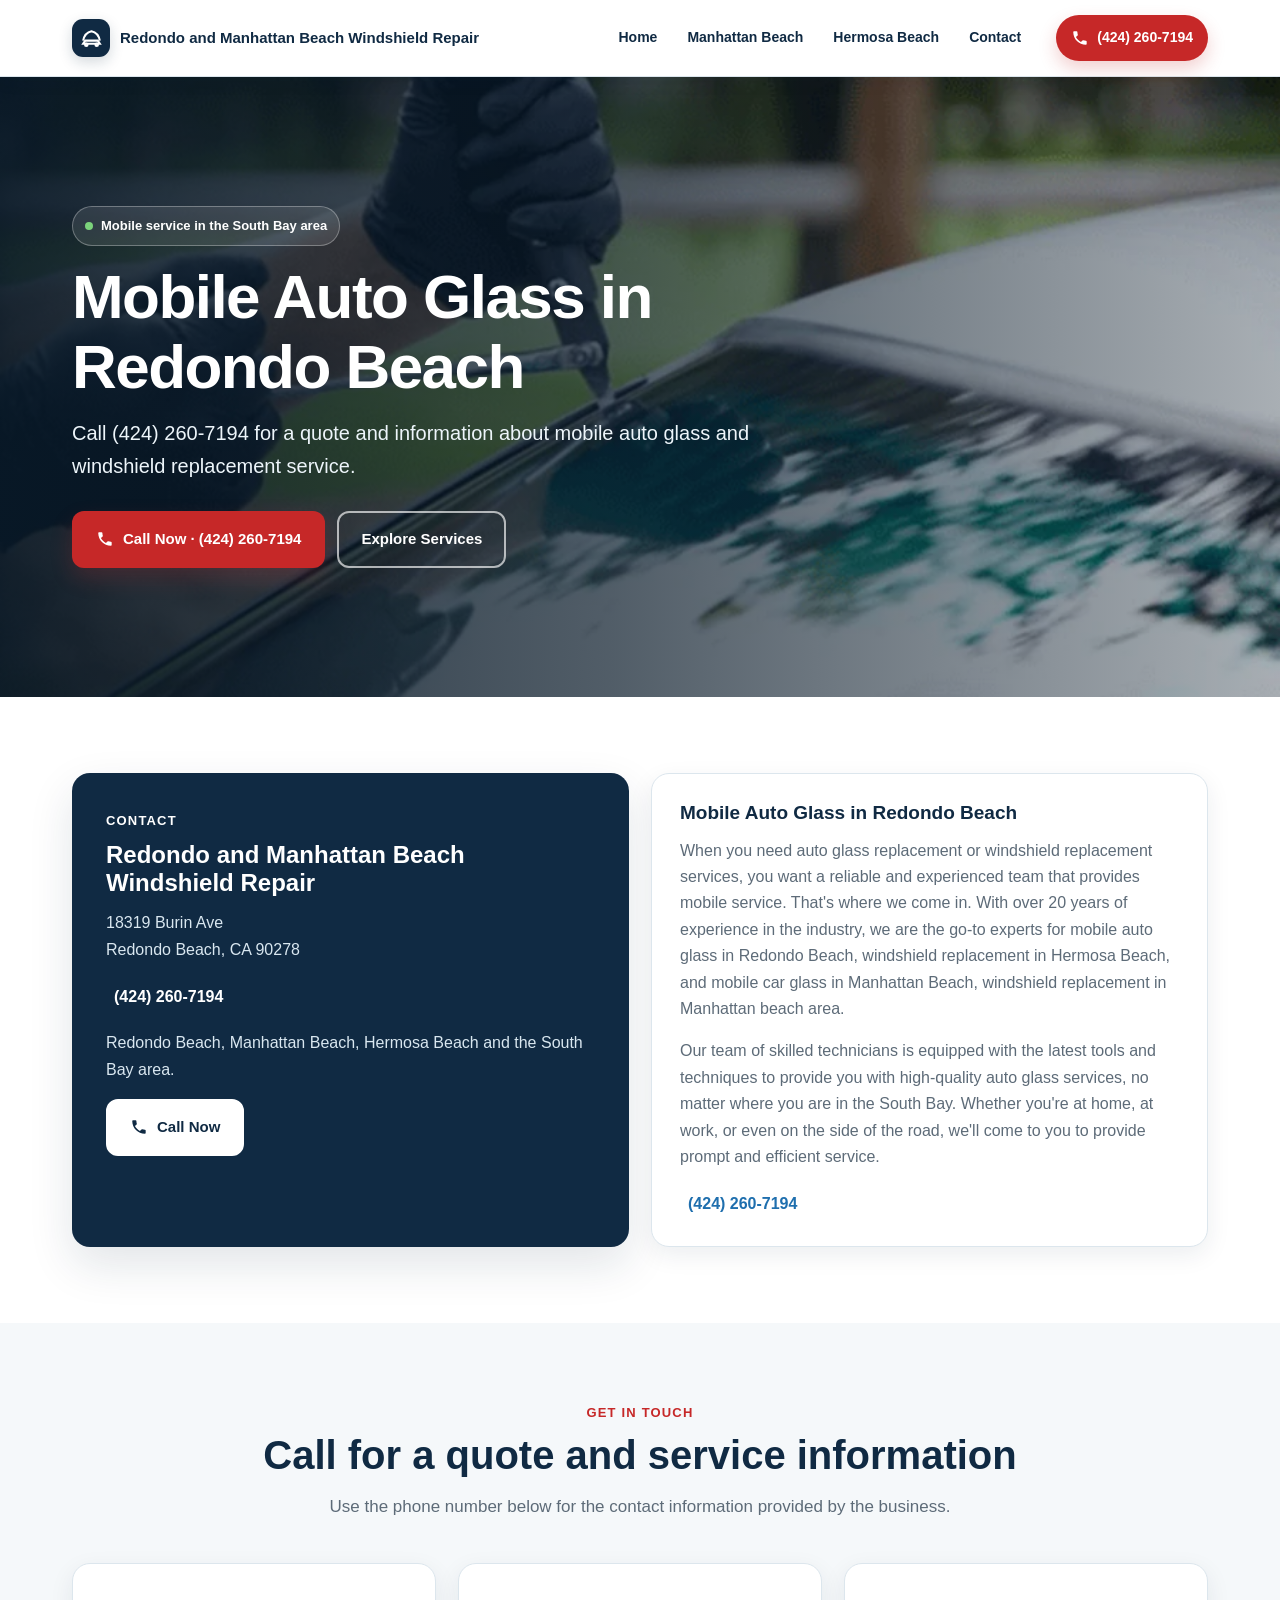
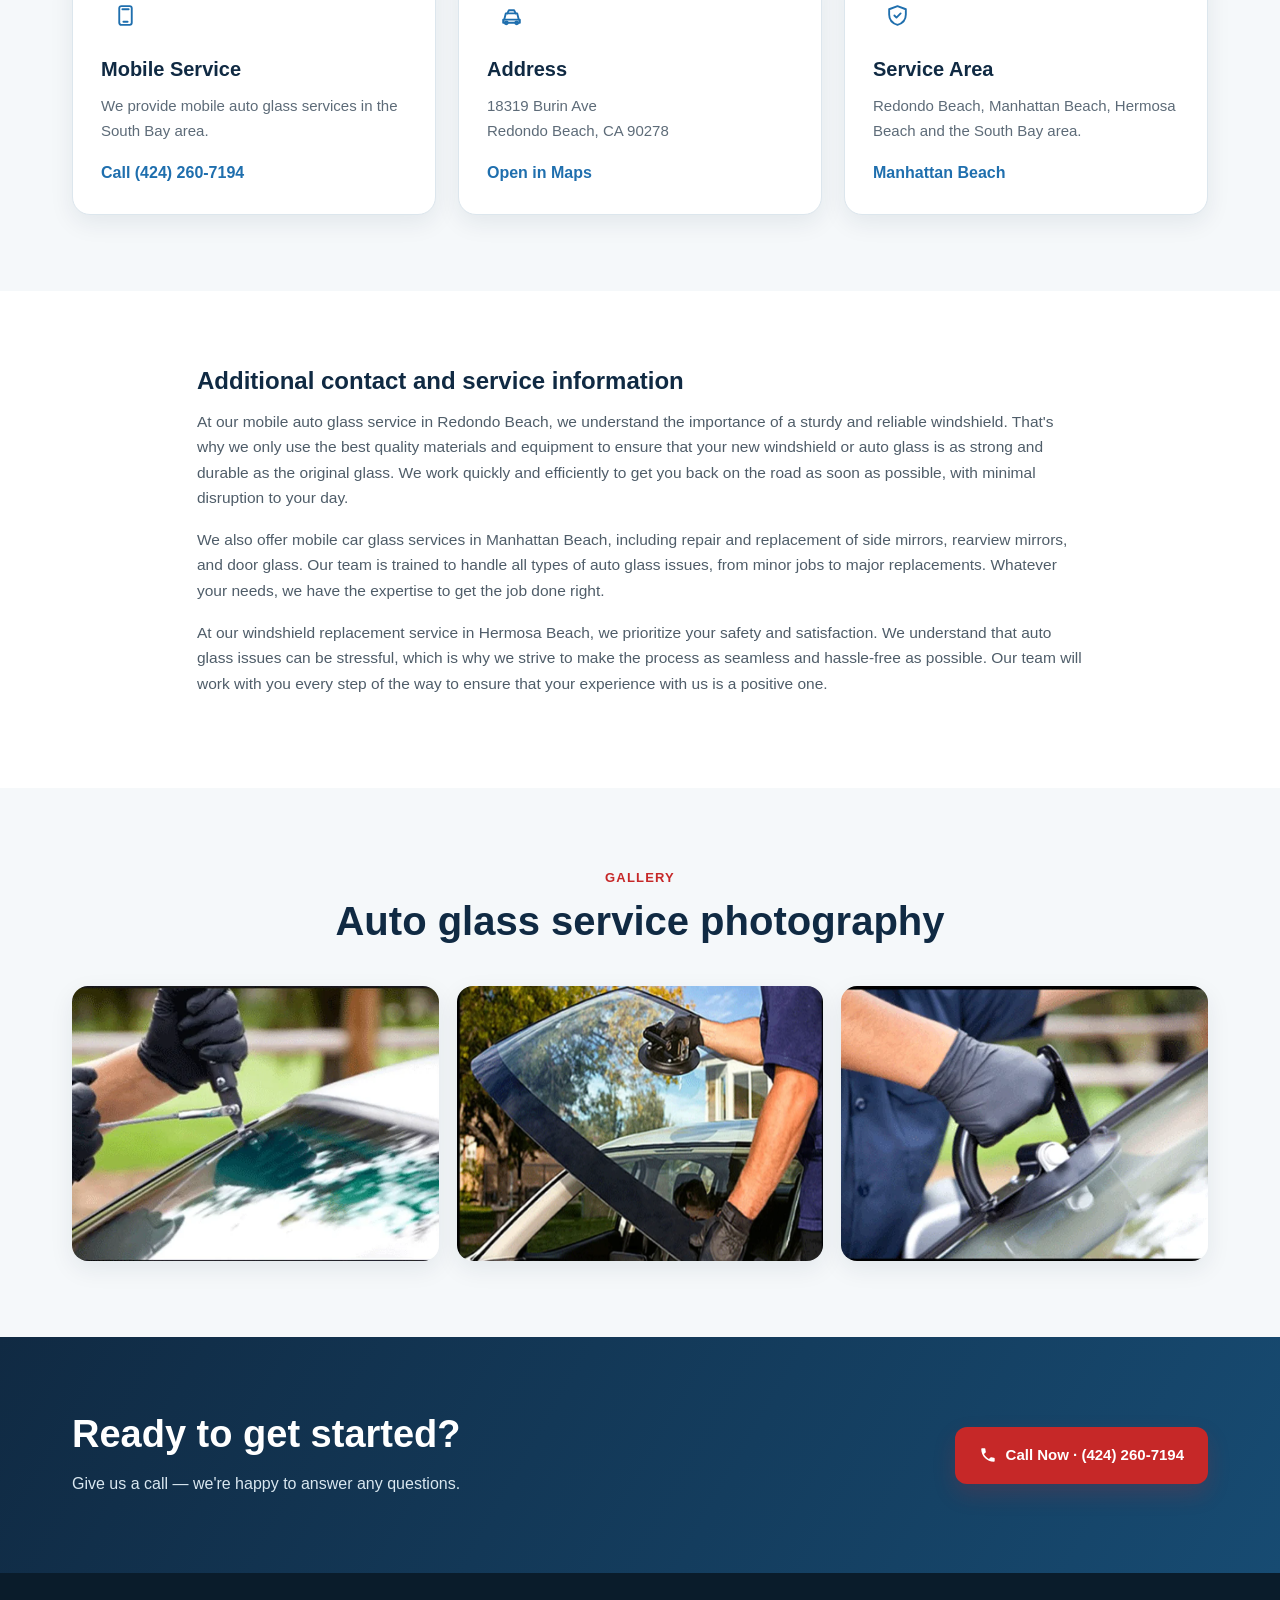
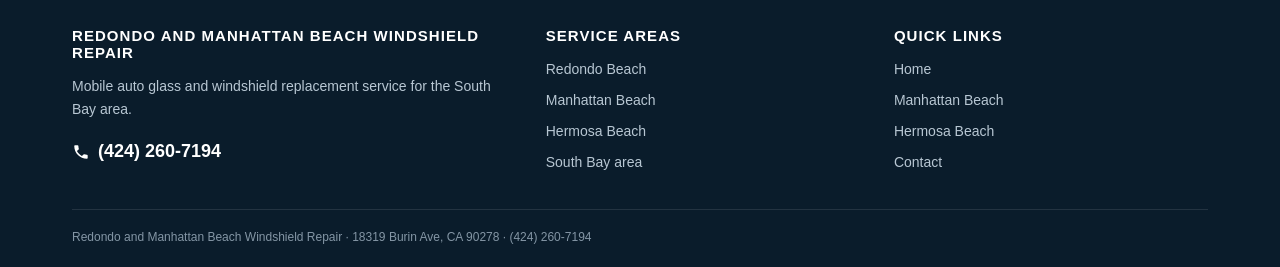
==== contact.html @ 0bd6eb80 "Website Update" ====
<!doctype html><html lang="en"><head><meta charset="utf-8"><meta name="viewport" content="width=device-width, initial-scale=1"><title>Contact Redondo and Manhattan Beach Windshield Repair</title><meta name="description" content="Contact Redondo and Manhattan Beach Windshield Repair at (424) 260-7194. Address: 18319 Burin Ave, Redondo Beach, CA 90278. Mobile auto glass service in the South Bay area."><link rel="icon" href="favicon.ico" sizes="any"><link rel="icon" type="image/png" sizes="32x32" href="favicon-32x32.png"><link rel="icon" type="image/png" sizes="16x16" href="favicon-16x16.png"><link rel="apple-touch-icon" sizes="180x180" href="apple-touch-icon.png"><link rel="stylesheet" href="assets/redesign.css"><script type="application/ld+json">{"@context":"https://schema.org","@type":"AutoRepair","name":"Redondo and Manhattan Beach Windshield Repair","url":"https://www.redondoandmanhattanbeachwindshieldrepair.com/","telephone":"(424) 260-7194","address":{"@type":"PostalAddress","streetAddress":"18319 Burin Ave","addressLocality":"Redondo Beach","addressRegion":"CA","postalCode":"90278","addressCountry":"US"},"areaServed":["Redondo Beach","Manhattan Beach","Hermosa Beach","South Bay"],"serviceType":["Windshield replacement","Auto glass replacement","Mobile auto glass service"]}</script></head><body><header class="site-header"><div class="header-bar"><a href="index.html" class="brand" aria-label="Redondo and Manhattan Beach Windshield Repair home"><span class="brand-mark"><svg viewBox="0 0 24 24"><path d="M4 14c1-5 3-8 8-9 5 1 7 4 8 9"/><path d="M6 14h12l2 3H4l2-3Z"/><circle cx="7" cy="18" r="1.2"/><circle cx="17" cy="18" r="1.2"/></svg></span><span class="brand-text">Redondo and Manhattan Beach Windshield Repair</span></a><nav id="primary-navigation" class="main-nav" aria-label="Primary navigation"><a href="index.html">Home</a><a href="auto-glass-repair-in-manhattan-beach.html">Manhattan Beach</a><a href="auto-glass-repair-hermosa-beach.html">Hermosa Beach</a><a href="contact.html" aria-current="page">Contact</a></nav><div class="header-cta"><a class="phone-pill" href="tel:4242607194"><svg viewBox="0 0 24 24" aria-hidden="true"><path d="M6.6 10.8c1.4 2.8 3.8 5.1 6.6 6.6l2.2-2.2c.3-.3.7-.4 1-.2 1.1.4 2.3.6 3.5.6.6 0 1 .4 1 1V20c0 .6-.4 1-1 1C10.6 21 3 13.4 3 4c0-.6.4-1 1-1h3.5c.6 0 1 .4 1 1 0 1.2.2 2.4.6 3.5.1.4 0 .8-.3 1L6.6 10.8z"/></svg><span class="btn-label">(424) 260-7194</span></a><button class="nav-toggle" type="button" aria-label="Open menu" aria-expanded="false" aria-controls="primary-navigation"><span></span><span></span><span></span></button></div></div><div class="nav-backdrop" aria-hidden="true"></div></header><section class="hero" style="background-image:url('images/hero.webp')"><div class="hero-inner"><div class="hero-copy"><div class="hero-badge">Mobile service in the South Bay area</div><h1>Mobile Auto Glass in Redondo Beach</h1><p class="lead">Call (424) 260-7194 for a quote and information about mobile auto glass and windshield replacement service.</p><div class="hero-actions"><a class="btn btn-red" href="tel:4242607194"><svg viewBox="0 0 24 24" aria-hidden="true"><path d="M6.6 10.8c1.4 2.8 3.8 5.1 6.6 6.6l2.2-2.2c.3-.3.7-.4 1-.2 1.1.4 2.3.6 3.5.6.6 0 1 .4 1 1V20c0 .6-.4 1-1 1C10.6 21 3 13.4 3 4c0-.6.4-1 1-1h3.5c.6 0 1 .4 1 1 0 1.2.2 2.4.6 3.5.1.4 0 .8-.3 1L6.6 10.8z"/></svg> Call Now · (424) 260-7194</a><a class="btn btn-outline" href="#more">Explore Services</a></div></div></div></section><section class="section" id="more"><div class="container"><div class="contact-grid"><div class="address-box"><span class="eyebrow" style="color:#fff">Contact</span><h2>Redondo and Manhattan Beach Windshield Repair</h2><p>18319 Burin Ave<br>Redondo Beach, CA 90278</p><a class="contact-link" href="tel:4242607194"><svg viewBox="0 0 24 24" aria-hidden="true"><path d="M6.6 10.8c1.4 2.8 3.8 5.1 6.6 6.6l2.2-2.2c.3-.3.7-.4 1-.2 1.1.4 2.3.6 3.5.6.6 0 1 .4 1 1V20c0 .6-.4 1-1 1C10.6 21 3 13.4 3 4c0-.6.4-1 1-1h3.5c.6 0 1 .4 1 1 0 1.2.2 2.4.6 3.5.1.4 0 .8-.3 1L6.6 10.8z"/></svg> (424) 260-7194</a><p style="margin-top:20px">Redondo Beach, Manhattan Beach, Hermosa Beach and the South Bay area.</p><a class="btn btn-light" href="tel:4242607194"><svg viewBox="0 0 24 24" aria-hidden="true"><path d="M6.6 10.8c1.4 2.8 3.8 5.1 6.6 6.6l2.2-2.2c.3-.3.7-.4 1-.2 1.1.4 2.3.6 3.5.6.6 0 1 .4 1 1V20c0 .6-.4 1-1 1C10.6 21 3 13.4 3 4c0-.6.4-1 1-1h3.5c.6 0 1 .4 1 1 0 1.2.2 2.4.6 3.5.1.4 0 .8-.3 1L6.6 10.8z"/></svg> Call Now</a></div><div class="contact-card"><h3>Mobile Auto Glass in Redondo Beach</h3><p>When you need auto glass replacement or windshield replacement services, you want a reliable and experienced team that provides mobile service. That's where we come in. With over 20 years of experience in the industry, we are the go-to experts for mobile auto glass in Redondo Beach, windshield replacement in Hermosa Beach, and mobile car glass in Manhattan Beach, windshield replacement in Manhattan beach area.</p><p>Our team of skilled technicians is equipped with the latest tools and techniques to provide you with high-quality auto glass services, no matter where you are in the South Bay. Whether you're at home, at work, or even on the side of the road, we'll come to you to provide prompt and efficient service.</p><a class="contact-link" href="tel:4242607194"><svg viewBox="0 0 24 24" aria-hidden="true"><path d="M6.6 10.8c1.4 2.8 3.8 5.1 6.6 6.6l2.2-2.2c.3-.3.7-.4 1-.2 1.1.4 2.3.6 3.5.6.6 0 1 .4 1 1V20c0 .6-.4 1-1 1C10.6 21 3 13.4 3 4c0-.6.4-1 1-1h3.5c.6 0 1 .4 1 1 0 1.2.2 2.4.6 3.5.1.4 0 .8-.3 1L6.6 10.8z"/></svg> (424) 260-7194</a></div></div></div></section>
<section class="section soft"><div class="container"><div class="section-head"><span class="eyebrow">Get in touch</span><h2>Call for a quote and service information</h2><p>Use the phone number below for the contact information provided by the business.</p></div><div class="cards"><article class="card"><div class="icon"><svg viewBox="0 0 24 24"><rect x="6" y="3" width="12" height="18" rx="2"/><path d="M9 6h6M10 18h4"/></svg></div><h3>Mobile Service</h3><p>We provide mobile auto glass services in the South Bay area.</p><a class="contact-link" href="tel:4242607194">Call (424) 260-7194</a></article><article class="card"><div class="icon"><svg viewBox="0 0 24 24"><path d="m5 16 1.5-6h11L19 16"/><path d="M4 16h16v3H4z"/><circle cx="7" cy="19" r="1.4"/><circle cx="17" cy="19" r="1.4"/><path d="M8 10l1.5-3h5L16 10"/></svg></div><h3>Address</h3><p>18319 Burin Ave<br>Redondo Beach, CA 90278</p><a class="contact-link" href="https://www.google.com/maps/search/?api=1&query=18319+Burin+Ave+Redondo+Beach+CA+90278" target="_blank" rel="noopener">Open in Maps</a></article><article class="card"><div class="icon"><svg viewBox="0 0 24 24"><path d="M12 3 20 6v5c0 5-3.2 8.5-8 10-4.8-1.5-8-5-8-10V6l8-3Z"/><path d="m9 12 2 2 4-4"/></svg></div><h3>Service Area</h3><p>Redondo Beach, Manhattan Beach, Hermosa Beach and the South Bay area.</p><a class="contact-link" href="auto-glass-repair-in-manhattan-beach.html">Manhattan Beach</a></article></div></div></section>
<section class="section"><div class="container seo-content"><h2>Additional contact and service information</h2><p>At our mobile auto glass service in Redondo Beach, we understand the importance of a sturdy and reliable windshield. That's why we only use the best quality materials and equipment to ensure that your new windshield or auto glass is as strong and durable as the original glass. We work quickly and efficiently to get you back on the road as soon as possible, with minimal disruption to your day.</p><p>We also offer mobile car glass services in Manhattan Beach, including repair and replacement of side mirrors, rearview mirrors, and door glass. Our team is trained to handle all types of auto glass issues, from minor jobs to major replacements. Whatever your needs, we have the expertise to get the job done right.</p><p>At our windshield replacement service in Hermosa Beach, we prioritize your safety and satisfaction. We understand that auto glass issues can be stressful, which is why we strive to make the process as seamless and hassle-free as possible. Our team will work with you every step of the way to ensure that your experience with us is a positive one.</p></div></section>
<section class="section soft"><div class="container"><div class="section-head"><span class="eyebrow">Gallery</span><h2>Auto glass service photography</h2></div><div class="gallery"><img src="images/hero.webp" alt="Technician performing windshield repair" loading="lazy"><img src="images/windshield-replacement.webp" alt="Windshield replacement service" loading="lazy"><img src="images/auto-glass.webp" alt="Auto glass repair service" loading="lazy"></div></div></section>
<section class="section cta"><div class="container cta-inner"><div><h2>Ready to get started?</h2><p>Give us a call — we're happy to answer any questions.</p></div><a class="btn btn-red" href="tel:4242607194"><svg viewBox="0 0 24 24" aria-hidden="true"><path d="M6.6 10.8c1.4 2.8 3.8 5.1 6.6 6.6l2.2-2.2c.3-.3.7-.4 1-.2 1.1.4 2.3.6 3.5.6.6 0 1 .4 1 1V20c0 .6-.4 1-1 1C10.6 21 3 13.4 3 4c0-.6.4-1 1-1h3.5c.6 0 1 .4 1 1 0 1.2.2 2.4.6 3.5.1.4 0 .8-.3 1L6.6 10.8z"/></svg> Call Now · (424) 260-7194</a></div></section><footer class="site-footer"><div class="container"><div class="footer-grid"><div><h4>Redondo and Manhattan Beach Windshield Repair</h4><p>Mobile auto glass and windshield replacement service for the South Bay area.</p><a class="footer-phone" href="tel:4242607194"><svg viewBox="0 0 24 24" aria-hidden="true"><path d="M6.6 10.8c1.4 2.8 3.8 5.1 6.6 6.6l2.2-2.2c.3-.3.7-.4 1-.2 1.1.4 2.3.6 3.5.6.6 0 1 .4 1 1V20c0 .6-.4 1-1 1C10.6 21 3 13.4 3 4c0-.6.4-1 1-1h3.5c.6 0 1 .4 1 1 0 1.2.2 2.4.6 3.5.1.4 0 .8-.3 1L6.6 10.8z"/></svg>(424) 260-7194</a></div><div><h4>Service Areas</h4><div class="footer-links"><span>Redondo Beach</span><span>Manhattan Beach</span><span>Hermosa Beach</span><span>South Bay area</span></div></div><div><h4>Quick Links</h4><div class="footer-links"><a href="index.html">Home</a><a href="auto-glass-repair-in-manhattan-beach.html">Manhattan Beach</a><a href="auto-glass-repair-hermosa-beach.html">Hermosa Beach</a><a href="contact.html">Contact</a></div></div></div><div class="footer-bottom">Redondo and Manhattan Beach Windshield Repair · 18319 Burin Ave, CA 90278 · <a href="tel:4242607194">(424) 260-7194</a></div></div></footer><script src="assets/redesign.js"></script></body></html>
---- assets/redesign.css ----
:root{--navy:#102a43;--blue:#1f6fae;--blue2:#4ea3d8;--red:#c62828;--red2:#a91f1f;--ink:#17212b;--muted:#5d6b78;--line:#dce6ed;--soft:#f5f8fa;--white:#fff;--max:1180px;--radius:18px;--shadow:0 18px 45px rgba(16,42,67,.12);--shadow-sm:0 8px 24px rgba(16,42,67,.08)}
*{box-sizing:border-box}html{scroll-behavior:smooth;-webkit-text-size-adjust:100%}body{margin:0;font-family:Inter,Arial,sans-serif;color:var(--ink);line-height:1.65;background:#fff;overflow-x:hidden}body.nav-open{overflow:hidden}img{display:block;max-width:100%;height:auto}a{color:inherit;text-decoration:none}button{font:inherit}h1,h2,h3,h4{font-family:Montserrat,Arial,sans-serif;line-height:1.14;color:var(--navy);margin:0 0 14px}p{margin:0 0 16px}.container{width:min(100%,var(--max));margin:auto;padding:0 22px}.section{padding:76px 0}.section.soft{background:var(--soft)}.eyebrow{display:inline-block;color:var(--red);font-size:13px;font-weight:800;letter-spacing:.09em;text-transform:uppercase;margin-bottom:10px}.section-head{text-align:center;max-width:760px;margin:0 auto 42px}.section-head h2{font-size:clamp(28px,4vw,40px)}.section-head p{color:var(--muted);font-size:17px}
.site-header{position:sticky;top:0;z-index:1200;background:rgba(255,255,255,.97);backdrop-filter:blur(12px);border-bottom:1px solid var(--line);box-shadow:0 4px 18px rgba(16,42,67,.06)}.header-bar{min-height:76px;width:min(100%,var(--max));margin:auto;padding:10px 22px;display:flex;align-items:center;gap:22px}.brand{display:flex;align-items:center;gap:10px;min-width:0;font-family:Montserrat,Arial,sans-serif;font-size:15px;font-weight:800;color:var(--navy);line-height:1.2}.brand-mark{width:38px;height:38px;border-radius:11px;background:var(--navy);display:grid;place-items:center;flex:none;box-shadow:0 5px 14px rgba(16,42,67,.18)}.brand-mark svg{width:25px;height:25px;fill:none;stroke:#fff;stroke-width:2}.brand-text{max-width:360px}.main-nav{display:flex;align-items:center;gap:4px;margin-left:auto}.main-nav a{padding:10px 13px;border-radius:10px;font-weight:700;font-size:14px;color:var(--navy)}.main-nav a:hover,.main-nav a:focus-visible{background:var(--sky);color:var(--blue)}.header-cta{display:flex;align-items:center;gap:10px}.phone-pill{display:inline-flex;align-items:center;gap:8px;background:var(--red);color:#fff;padding:11px 15px;border-radius:999px;font-weight:800;font-size:14px;box-shadow:0 8px 18px rgba(198,40,40,.22)}.phone-pill svg,.btn svg,.footer-phone svg{width:18px;height:18px;fill:currentColor;flex:none}.nav-toggle{display:none;width:46px;height:46px;border:0;border-radius:12px;background:var(--navy);padding:0;align-items:center;justify-content:center;flex-direction:column;gap:4px;cursor:pointer;position:relative;z-index:1250}.nav-toggle span{display:block;width:21px;height:2px;background:#fff;border-radius:2px;transition:transform .2s,opacity .2s}.nav-open .nav-toggle span:nth-child(1){transform:translateY(6px) rotate(45deg)}.nav-open .nav-toggle span:nth-child(2){opacity:0}.nav-open .nav-toggle span:nth-child(3){transform:translateY(-6px) rotate(-45deg)}
.nav-backdrop{display:none}.btn{display:inline-flex;align-items:center;justify-content:center;gap:9px;padding:14px 22px;border-radius:12px;border:2px solid transparent;font-weight:800;font-size:15px;cursor:pointer;transition:transform .15s,box-shadow .15s,background .15s}.btn:hover{transform:translateY(-1px)}.btn-red{background:var(--red);color:#fff;box-shadow:0 10px 22px rgba(198,40,40,.2)}.btn-red:hover{background:var(--red2)}.btn-light{background:#fff;color:var(--navy);border-color:#fff}.btn-outline{background:transparent;color:#fff;border-color:rgba(255,255,255,.65)}.btn-outline:hover{background:rgba(255,255,255,.12)}
.hero{position:relative;min-height:620px;display:flex;align-items:center;background-size:cover;background-position:center;color:#fff;overflow:hidden}.hero:before{content:"";position:absolute;inset:0;background:linear-gradient(90deg,rgba(8,25,40,.92),rgba(8,25,40,.7) 48%,rgba(8,25,40,.35));}.hero-inner{position:relative;z-index:2;width:min(100%,var(--max));margin:auto;padding:86px 22px}.hero-copy{max-width:730px}.hero h1{font-size:clamp(34px,5vw,62px);color:#fff;letter-spacing:-.025em}.hero .lead{font-size:clamp(17px,2vw,20px);color:#edf5fa;max-width:680px;margin-bottom:28px}.hero-actions{display:flex;gap:12px;flex-wrap:wrap}.hero-badge{display:inline-flex;align-items:center;gap:8px;margin-bottom:16px;padding:8px 12px;border:1px solid rgba(255,255,255,.3);border-radius:999px;background:rgba(255,255,255,.1);font-size:13px;font-weight:700}.hero-badge:before{content:"";width:8px;height:8px;border-radius:50%;background:#7bd37b}
.intro-grid{display:grid;grid-template-columns:1.1fr .9fr;gap:48px;align-items:center}.intro-copy h2{font-size:clamp(28px,4vw,42px)}.intro-copy p{color:var(--muted);font-size:17px}.photo-frame{border-radius:var(--radius);overflow:hidden;box-shadow:var(--shadow);background:#ddd}.photo-frame img{width:100%;aspect-ratio:4/3;object-fit:cover}.stat-row{display:grid;grid-template-columns:repeat(3,1fr);gap:12px;margin-top:28px}.stat{border:1px solid var(--line);border-radius:14px;padding:16px;background:#fff}.stat strong{display:block;font-family:Montserrat;font-size:15px;color:var(--navy)}.stat span{font-size:13px;color:var(--muted)}
.cards{display:grid;grid-template-columns:repeat(3,1fr);gap:22px}.card{border:1px solid var(--line);border-radius:var(--radius);padding:28px;background:#fff;box-shadow:var(--shadow-sm);transition:transform .18s,box-shadow .18s}.card:hover{transform:translateY(-4px);box-shadow:var(--shadow)}.icon{width:48px;height:48px;border-radius:14px;background:var(--sky);display:grid;place-items:center;color:var(--blue);margin-bottom:18px}.icon svg{width:25px;height:25px;fill:none;stroke:currentColor;stroke-width:1.8;stroke-linecap:round;stroke-linejoin:round}.card h3{font-size:20px}.card p{color:var(--muted);font-size:15px}.feature-list{display:grid;grid-template-columns:repeat(2,1fr);gap:14px;margin-top:24px}.feature-list div{display:flex;gap:10px;align-items:flex-start;font-weight:600;font-size:14px}.check{width:22px;height:22px;flex:none;border-radius:50%;background:#e8f5ec;color:#25833b;display:grid;place-items:center;font-weight:900;font-size:12px}
.split{display:grid;grid-template-columns:1fr 1fr;gap:44px;align-items:center}.split.reverse .photo-frame{order:2}.content-panel{background:#fff;border:1px solid var(--line);border-radius:var(--radius);padding:32px;box-shadow:var(--shadow-sm)}.content-panel h2{font-size:clamp(25px,3.2vw,34px)}.content-panel p{color:var(--muted)}.content-panel h3{font-size:20px;margin-top:28px}.seo-content{max-width:930px;margin:auto}.seo-content p{color:#4f5d69;font-size:15.5px}.seo-content details{border-top:1px solid var(--line);padding-top:20px;margin-top:24px}.seo-content summary{cursor:pointer;font-family:Montserrat;font-weight:800;color:var(--navy);font-size:18px}.chips{display:flex;flex-wrap:wrap;gap:10px}.chip{padding:9px 13px;border-radius:999px;background:#fff;border:1px solid var(--line);font-size:13px;font-weight:700;color:var(--navy)}
.cta{background:linear-gradient(120deg,var(--navy),#174b72);color:#fff}.cta-inner{display:flex;align-items:center;justify-content:space-between;gap:28px}.cta h2{color:#fff;font-size:clamp(27px,4vw,38px)}.cta p{color:#d9e7f0;margin:0}.contact-grid{display:grid;grid-template-columns:1fr 1fr;gap:22px}.contact-card{border:1px solid var(--line);border-radius:var(--radius);padding:28px;background:#fff;box-shadow:var(--shadow-sm)}.contact-card h3{font-size:19px}.contact-card p{color:var(--muted)}.contact-link{display:inline-flex;align-items:center;gap:8px;color:var(--blue);font-weight:800}.contact-link[href^="tel:"]{white-space:nowrap;flex-wrap:nowrap}.address-box{background:var(--navy);color:#fff;border-radius:var(--radius);padding:34px;box-shadow:var(--shadow)}.address-box h2{color:#fff}.address-box p{color:#d9e7f0}.address-box .contact-link{color:#fff}.gallery{display:grid;grid-template-columns:repeat(3,1fr);gap:18px}.gallery img{width:100%;aspect-ratio:4/3;object-fit:cover;border-radius:16px;box-shadow:var(--shadow-sm)}
.site-footer{background:#0a1c2b;color:#b8c7d3;padding:54px 0 20px}.footer-grid{display:grid;grid-template-columns:1.4fr 1fr 1fr;gap:34px}.site-footer h4{color:#fff;font-size:15px;text-transform:uppercase;letter-spacing:.07em}.site-footer p{font-size:14px}.footer-phone{display:inline-flex;align-items:center;gap:8px;color:#fff;font-weight:800;font-size:18px}.footer-links{display:flex;flex-direction:column;gap:8px;font-size:14px}.site-footer a:hover{color:#fff}.footer-bottom{margin-top:34px;padding-top:18px;border-top:1px solid rgba(255,255,255,.1);font-size:12px;color:#8496a5}.notfound{text-align:center;padding:120px 22px}.notfound h1{font-size:100px;color:var(--red)}
@media(max-width:980px){.main-nav{position:fixed;inset:0 0 0 auto;width:min(360px,calc(100vw - 24px));max-width:none;height:100dvh;min-height:100vh;background:#fff;display:flex;flex-direction:column;align-items:stretch;gap:5px;padding:96px 20px 30px;overflow-y:auto;overscroll-behavior:contain;box-shadow:-18px 0 40px rgba(0,0,0,.25);transform:translateX(105%);transition:transform .22s ease;z-index:1205}.nav-open .main-nav{transform:translateX(0)}.main-nav a{padding:15px 14px;border-bottom:1px solid var(--line);border-radius:10px;font-size:16px}.nav-backdrop{display:block;position:fixed;inset:0;background:rgba(4,16,26,.7);opacity:0;visibility:hidden;pointer-events:none;transition:opacity .22s ease;z-index:1200}.nav-open .nav-backdrop{opacity:1;visibility:visible;pointer-events:auto}.nav-toggle{display:flex}.phone-pill{padding:11px}.phone-pill .btn-label{display:none}.intro-grid,.split{grid-template-columns:1fr}.split.reverse .photo-frame{order:0}.cards{grid-template-columns:1fr 1fr}.footer-grid{grid-template-columns:1fr 1fr}}
@media(max-width:680px){.header-bar{padding:9px 14px;gap:10px}.brand-text{font-size:13px;max-width:220px}.brand-mark{width:34px;height:34px}.hero{min-height:570px}.hero-inner{padding:70px 18px}.hero h1{font-size:clamp(32px,10vw,46px)}.hero-actions .btn{width:100%}.section{padding:58px 0}.container{padding:0 18px}.cards,.contact-grid,.gallery{grid-template-columns:1fr}.feature-list,.stat-row{grid-template-columns:1fr}.cta-inner{align-items:flex-start;flex-direction:column}.address-box,.content-panel{padding:24px}.nav-toggle{width:44px;height:44px}}
@media(max-width:390px){.brand-text{max-width:175px}.header-cta{gap:6px}.phone-pill{padding:10px}.hero h1{font-size:31px}.hero .lead{font-size:16px}}
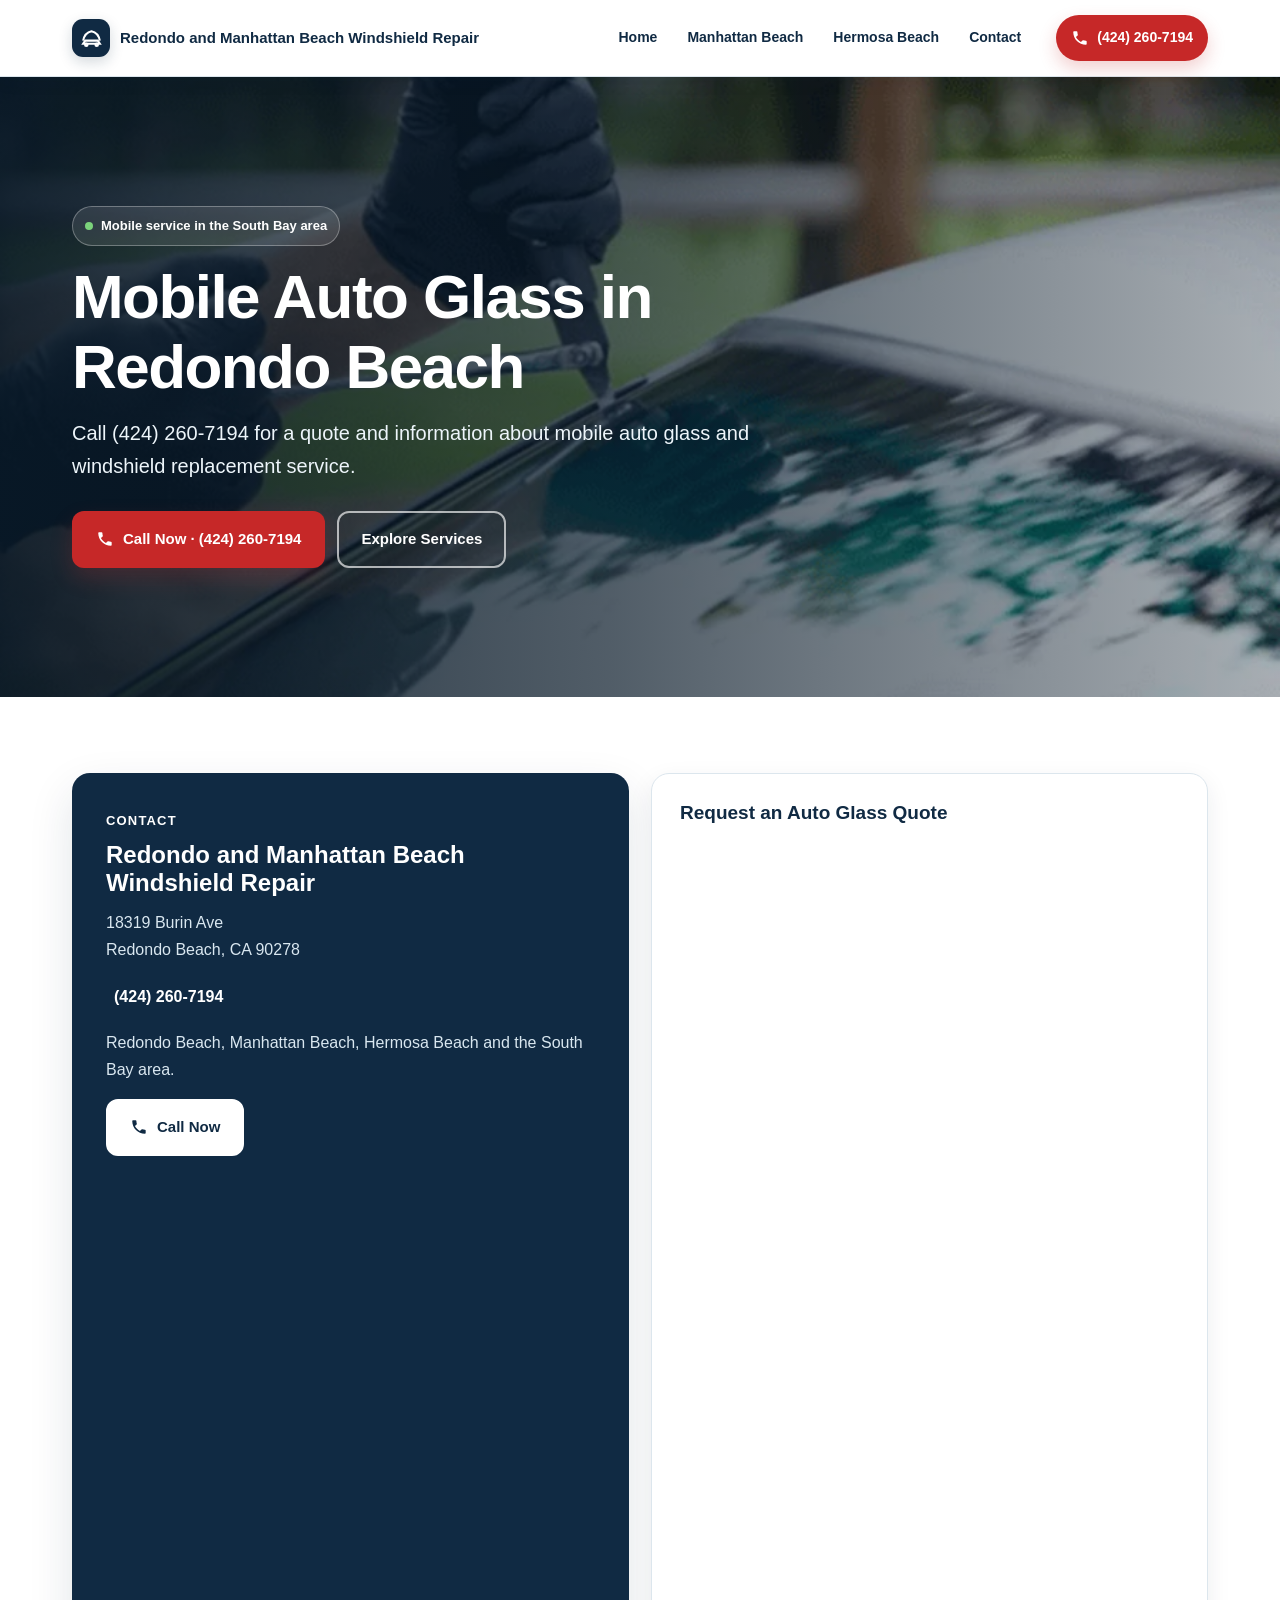
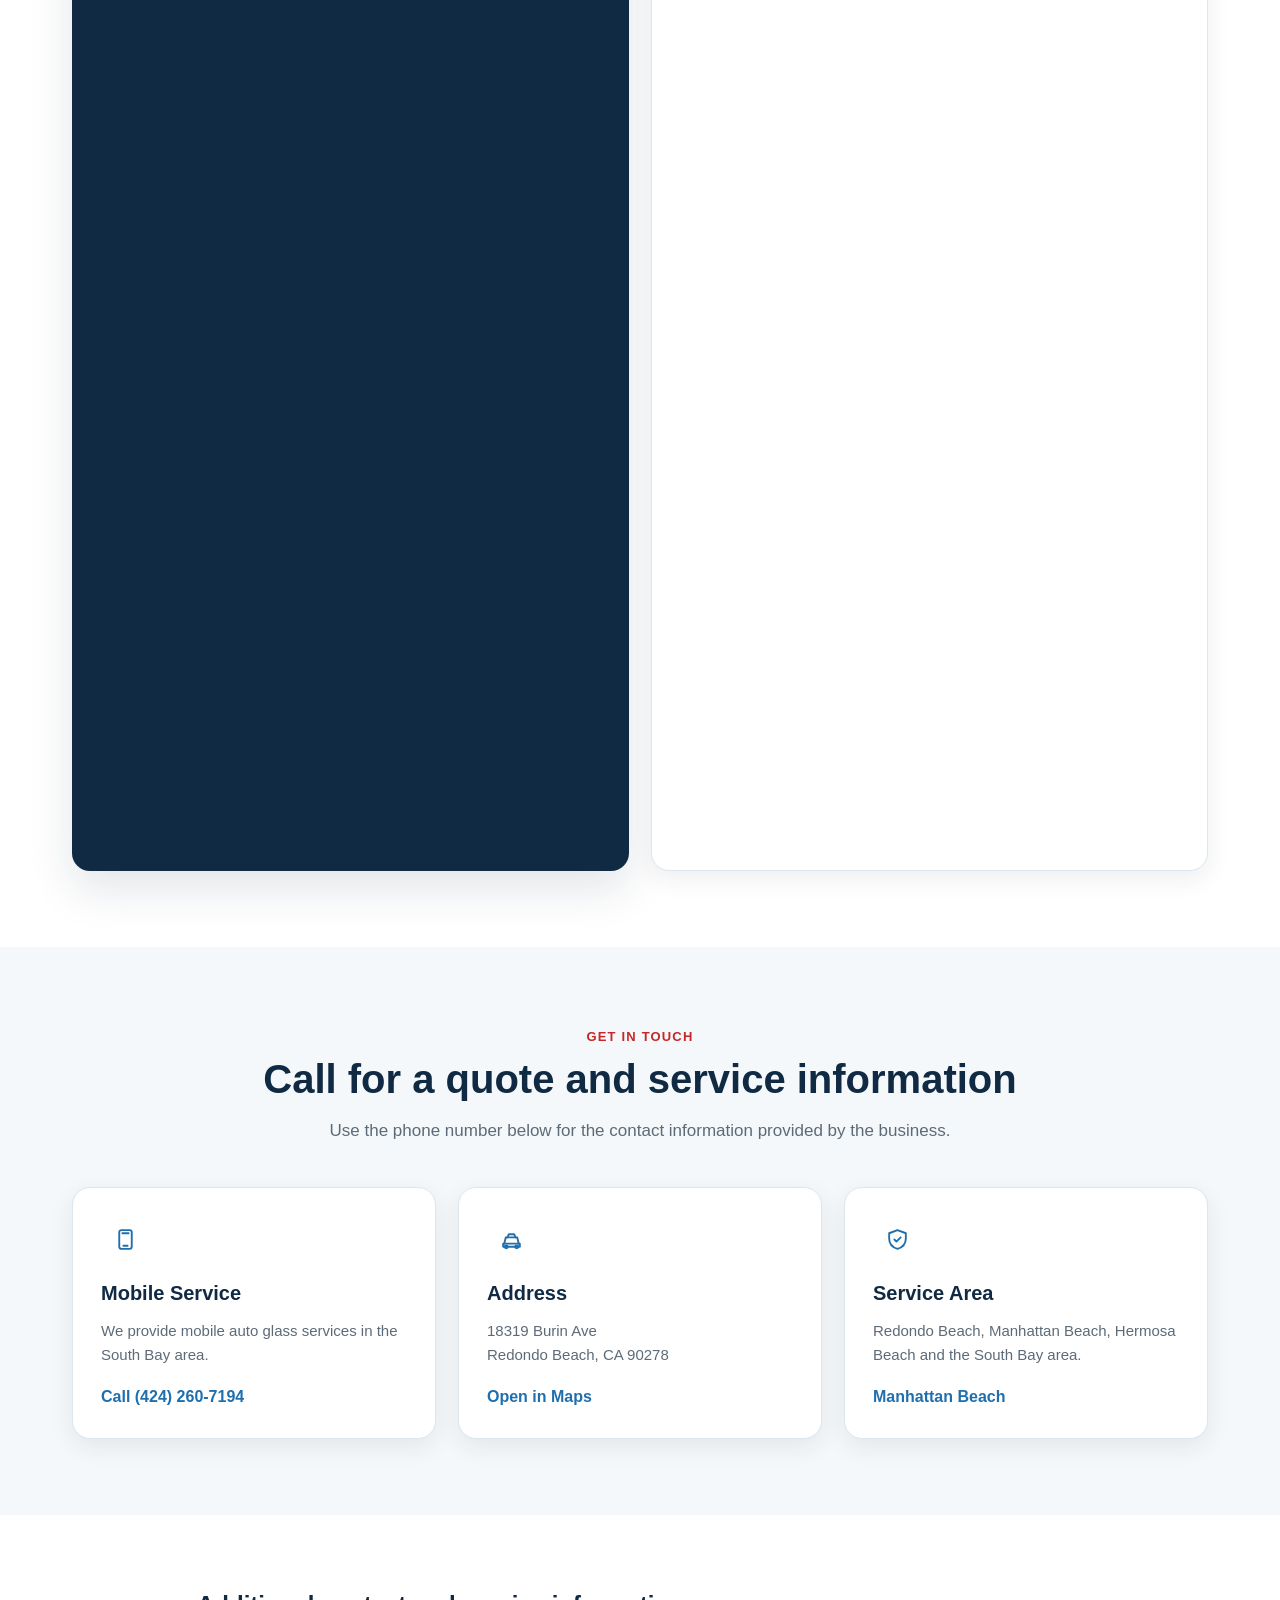
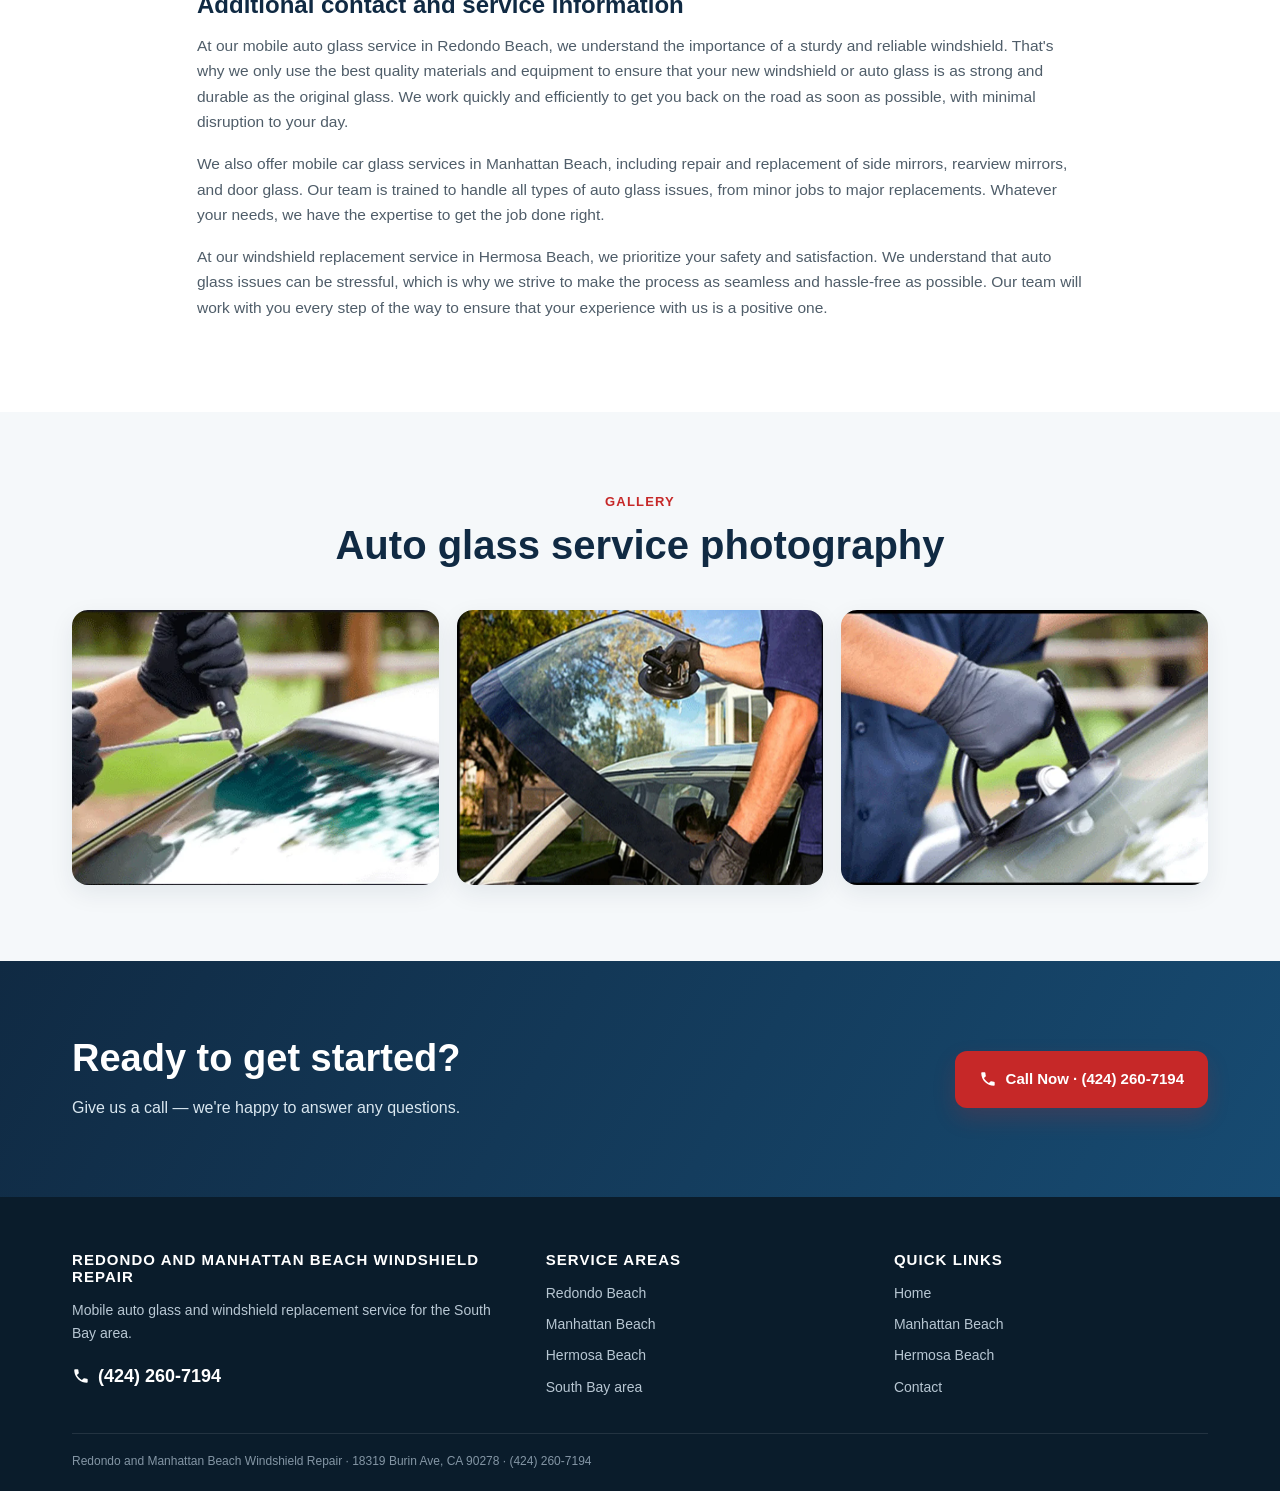
==== commit aa33d544: "update" ====
--- a/contact.html
+++ b/contact.html
@@ -1,4 +1,4 @@
-<!doctype html><html lang="en"><head><meta charset="utf-8"><meta name="viewport" content="width=device-width, initial-scale=1"><title>Contact Redondo and Manhattan Beach Windshield Repair</title><meta name="description" content="Contact Redondo and Manhattan Beach Windshield Repair at (424) 260-7194. Address: 18319 Burin Ave, Redondo Beach, CA 90278. Mobile auto glass service in the South Bay area."><link rel="icon" href="favicon.ico" sizes="any"><link rel="icon" type="image/png" sizes="32x32" href="favicon-32x32.png"><link rel="icon" type="image/png" sizes="16x16" href="favicon-16x16.png"><link rel="apple-touch-icon" sizes="180x180" href="apple-touch-icon.png"><link rel="stylesheet" href="assets/redesign.css"><script type="application/ld+json">{"@context":"https://schema.org","@type":"AutoRepair","name":"Redondo and Manhattan Beach Windshield Repair","url":"https://www.redondoandmanhattanbeachwindshieldrepair.com/","telephone":"(424) 260-7194","address":{"@type":"PostalAddress","streetAddress":"18319 Burin Ave","addressLocality":"Redondo Beach","addressRegion":"CA","postalCode":"90278","addressCountry":"US"},"areaServed":["Redondo Beach","Manhattan Beach","Hermosa Beach","South Bay"],"serviceType":["Windshield replacement","Auto glass replacement","Mobile auto glass service"]}</script></head><body><header class="site-header"><div class="header-bar"><a href="index.html" class="brand" aria-label="Redondo and Manhattan Beach Windshield Repair home"><span class="brand-mark"><svg viewBox="0 0 24 24"><path d="M4 14c1-5 3-8 8-9 5 1 7 4 8 9"/><path d="M6 14h12l2 3H4l2-3Z"/><circle cx="7" cy="18" r="1.2"/><circle cx="17" cy="18" r="1.2"/></svg></span><span class="brand-text">Redondo and Manhattan Beach Windshield Repair</span></a><nav id="primary-navigation" class="main-nav" aria-label="Primary navigation"><a href="index.html">Home</a><a href="auto-glass-repair-in-manhattan-beach.html">Manhattan Beach</a><a href="auto-glass-repair-hermosa-beach.html">Hermosa Beach</a><a href="contact.html" aria-current="page">Contact</a></nav><div class="header-cta"><a class="phone-pill" href="tel:4242607194"><svg viewBox="0 0 24 24" aria-hidden="true"><path d="M6.6 10.8c1.4 2.8 3.8 5.1 6.6 6.6l2.2-2.2c.3-.3.7-.4 1-.2 1.1.4 2.3.6 3.5.6.6 0 1 .4 1 1V20c0 .6-.4 1-1 1C10.6 21 3 13.4 3 4c0-.6.4-1 1-1h3.5c.6 0 1 .4 1 1 0 1.2.2 2.4.6 3.5.1.4 0 .8-.3 1L6.6 10.8z"/></svg><span class="btn-label">(424) 260-7194</span></a><button class="nav-toggle" type="button" aria-label="Open menu" aria-expanded="false" aria-controls="primary-navigation"><span></span><span></span><span></span></button></div></div><div class="nav-backdrop" aria-hidden="true"></div></header><section class="hero" style="background-image:url('images/hero.webp')"><div class="hero-inner"><div class="hero-copy"><div class="hero-badge">Mobile service in the South Bay area</div><h1>Mobile Auto Glass in Redondo Beach</h1><p class="lead">Call (424) 260-7194 for a quote and information about mobile auto glass and windshield replacement service.</p><div class="hero-actions"><a class="btn btn-red" href="tel:4242607194"><svg viewBox="0 0 24 24" aria-hidden="true"><path d="M6.6 10.8c1.4 2.8 3.8 5.1 6.6 6.6l2.2-2.2c.3-.3.7-.4 1-.2 1.1.4 2.3.6 3.5.6.6 0 1 .4 1 1V20c0 .6-.4 1-1 1C10.6 21 3 13.4 3 4c0-.6.4-1 1-1h3.5c.6 0 1 .4 1 1 0 1.2.2 2.4.6 3.5.1.4 0 .8-.3 1L6.6 10.8z"/></svg> Call Now · (424) 260-7194</a><a class="btn btn-outline" href="#more">Explore Services</a></div></div></div></section><section class="section" id="more"><div class="container"><div class="contact-grid"><div class="address-box"><span class="eyebrow" style="color:#fff">Contact</span><h2>Redondo and Manhattan Beach Windshield Repair</h2><p>18319 Burin Ave<br>Redondo Beach, CA 90278</p><a class="contact-link" href="tel:4242607194"><svg viewBox="0 0 24 24" aria-hidden="true"><path d="M6.6 10.8c1.4 2.8 3.8 5.1 6.6 6.6l2.2-2.2c.3-.3.7-.4 1-.2 1.1.4 2.3.6 3.5.6.6 0 1 .4 1 1V20c0 .6-.4 1-1 1C10.6 21 3 13.4 3 4c0-.6.4-1 1-1h3.5c.6 0 1 .4 1 1 0 1.2.2 2.4.6 3.5.1.4 0 .8-.3 1L6.6 10.8z"/></svg> (424) 260-7194</a><p style="margin-top:20px">Redondo Beach, Manhattan Beach, Hermosa Beach and the South Bay area.</p><a class="btn btn-light" href="tel:4242607194"><svg viewBox="0 0 24 24" aria-hidden="true"><path d="M6.6 10.8c1.4 2.8 3.8 5.1 6.6 6.6l2.2-2.2c.3-.3.7-.4 1-.2 1.1.4 2.3.6 3.5.6.6 0 1 .4 1 1V20c0 .6-.4 1-1 1C10.6 21 3 13.4 3 4c0-.6.4-1 1-1h3.5c.6 0 1 .4 1 1 0 1.2.2 2.4.6 3.5.1.4 0 .8-.3 1L6.6 10.8z"/></svg> Call Now</a></div><div class="contact-card"><h3>Mobile Auto Glass in Redondo Beach</h3><p>When you need auto glass replacement or windshield replacement services, you want a reliable and experienced team that provides mobile service. That's where we come in. With over 20 years of experience in the industry, we are the go-to experts for mobile auto glass in Redondo Beach, windshield replacement in Hermosa Beach, and mobile car glass in Manhattan Beach, windshield replacement in Manhattan beach area.</p><p>Our team of skilled technicians is equipped with the latest tools and techniques to provide you with high-quality auto glass services, no matter where you are in the South Bay. Whether you're at home, at work, or even on the side of the road, we'll come to you to provide prompt and efficient service.</p><a class="contact-link" href="tel:4242607194"><svg viewBox="0 0 24 24" aria-hidden="true"><path d="M6.6 10.8c1.4 2.8 3.8 5.1 6.6 6.6l2.2-2.2c.3-.3.7-.4 1-.2 1.1.4 2.3.6 3.5.6.6 0 1 .4 1 1V20c0 .6-.4 1-1 1C10.6 21 3 13.4 3 4c0-.6.4-1 1-1h3.5c.6 0 1 .4 1 1 0 1.2.2 2.4.6 3.5.1.4 0 .8-.3 1L6.6 10.8z"/></svg> (424) 260-7194</a></div></div></div></section>
+<!doctype html><html lang="en"><head><meta charset="utf-8"><meta name="viewport" content="width=device-width, initial-scale=1"><title>Contact Redondo and Manhattan Beach Windshield Repair</title><meta name="description" content="Contact Redondo and Manhattan Beach Windshield Repair at (424) 260-7194. Address: 18319 Burin Ave, Redondo Beach, CA 90278. Mobile auto glass service in the South Bay area."><link rel="icon" href="favicon.ico" sizes="any"><link rel="icon" type="image/png" sizes="32x32" href="favicon-32x32.png"><link rel="icon" type="image/png" sizes="16x16" href="favicon-16x16.png"><link rel="apple-touch-icon" sizes="180x180" href="apple-touch-icon.png"><link rel="stylesheet" href="assets/redesign.css"><script type="application/ld+json">{"@context":"https://schema.org","@type":"AutoRepair","name":"Redondo and Manhattan Beach Windshield Repair","url":"https://www.redondoandmanhattanbeachwindshieldrepair.com/","telephone":"(424) 260-7194","address":{"@type":"PostalAddress","streetAddress":"18319 Burin Ave","addressLocality":"Redondo Beach","addressRegion":"CA","postalCode":"90278","addressCountry":"US"},"areaServed":["Redondo Beach","Manhattan Beach","Hermosa Beach","South Bay"],"serviceType":["Windshield replacement","Auto glass replacement","Mobile auto glass service"]}</script></head><body><header class="site-header"><div class="header-bar"><a href="index.html" class="brand" aria-label="Redondo and Manhattan Beach Windshield Repair home"><span class="brand-mark"><svg viewBox="0 0 24 24"><path d="M4 14c1-5 3-8 8-9 5 1 7 4 8 9"/><path d="M6 14h12l2 3H4l2-3Z"/><circle cx="7" cy="18" r="1.2"/><circle cx="17" cy="18" r="1.2"/></svg></span><span class="brand-text">Redondo and Manhattan Beach Windshield Repair</span></a><nav id="primary-navigation" class="main-nav" aria-label="Primary navigation"><a href="index.html">Home</a><a href="auto-glass-repair-in-manhattan-beach.html">Manhattan Beach</a><a href="auto-glass-repair-hermosa-beach.html">Hermosa Beach</a><a href="contact.html" aria-current="page">Contact</a></nav><div class="header-cta"><a class="phone-pill" href="tel:4242607194"><svg viewBox="0 0 24 24" aria-hidden="true"><path d="M6.6 10.8c1.4 2.8 3.8 5.1 6.6 6.6l2.2-2.2c.3-.3.7-.4 1-.2 1.1.4 2.3.6 3.5.6.6 0 1 .4 1 1V20c0 .6-.4 1-1 1C10.6 21 3 13.4 3 4c0-.6.4-1 1-1h3.5c.6 0 1 .4 1 1 0 1.2.2 2.4.6 3.5.1.4 0 .8-.3 1L6.6 10.8z"/></svg><span class="btn-label">(424) 260-7194</span></a><button class="nav-toggle" type="button" aria-label="Open menu" aria-expanded="false" aria-controls="primary-navigation"><span></span><span></span><span></span></button></div></div><div class="nav-backdrop" aria-hidden="true"></div></header><section class="hero" style="background-image:url('images/hero.webp')"><div class="hero-inner"><div class="hero-copy"><div class="hero-badge">Mobile service in the South Bay area</div><h1>Mobile Auto Glass in Redondo Beach</h1><p class="lead">Call (424) 260-7194 for a quote and information about mobile auto glass and windshield replacement service.</p><div class="hero-actions"><a class="btn btn-red" href="tel:4242607194"><svg viewBox="0 0 24 24" aria-hidden="true"><path d="M6.6 10.8c1.4 2.8 3.8 5.1 6.6 6.6l2.2-2.2c.3-.3.7-.4 1-.2 1.1.4 2.3.6 3.5.6.6 0 1 .4 1 1V20c0 .6-.4 1-1 1C10.6 21 3 13.4 3 4c0-.6.4-1 1-1h3.5c.6 0 1 .4 1 1 0 1.2.2 2.4.6 3.5.1.4 0 .8-.3 1L6.6 10.8z"/></svg> Call Now · (424) 260-7194</a><a class="btn btn-outline" href="#more">Explore Services</a></div></div></div></section><section class="section" id="more"><div class="container"><div class="contact-grid"><div class="address-box"><span class="eyebrow" style="color:#fff">Contact</span><h2>Redondo and Manhattan Beach Windshield Repair</h2><p>18319 Burin Ave<br>Redondo Beach, CA 90278</p><a class="contact-link" href="tel:4242607194"><svg viewBox="0 0 24 24" aria-hidden="true"><path d="M6.6 10.8c1.4 2.8 3.8 5.1 6.6 6.6l2.2-2.2c.3-.3.7-.4 1-.2 1.1.4 2.3.6 3.5.6.6 0 1 .4 1 1V20c0 .6-.4 1-1 1C10.6 21 3 13.4 3 4c0-.6.4-1 1-1h3.5c.6 0 1 .4 1 1 0 1.2.2 2.4.6 3.5.1.4 0 .8-.3 1L6.6 10.8z"/></svg> (424) 260-7194</a><p style="margin-top:20px">Redondo Beach, Manhattan Beach, Hermosa Beach and the South Bay area.</p><a class="btn btn-light" href="tel:4242607194"><svg viewBox="0 0 24 24" aria-hidden="true"><path d="M6.6 10.8c1.4 2.8 3.8 5.1 6.6 6.6l2.2-2.2c.3-.3.7-.4 1-.2 1.1.4 2.3.6 3.5.6.6 0 1 .4 1 1V20c0 .6-.4 1-1 1C10.6 21 3 13.4 3 4c0-.6.4-1 1-1h3.5c.6 0 1 .4 1 1 0 1.2.2 2.4.6 3.5.1.4 0 .8-.3 1L6.6 10.8z"/></svg> Call Now</a></div><div class="contact-card quote-form-card"><h3>Request an Auto Glass Quote</h3><div class="quote-iframe-wrap"><iframe src="https://autoglassquote.netlify.app/" title="Auto Glass Quote Request" loading="lazy"></iframe></div></div></div></div></section>
 <section class="section soft"><div class="container"><div class="section-head"><span class="eyebrow">Get in touch</span><h2>Call for a quote and service information</h2><p>Use the phone number below for the contact information provided by the business.</p></div><div class="cards"><article class="card"><div class="icon"><svg viewBox="0 0 24 24"><rect x="6" y="3" width="12" height="18" rx="2"/><path d="M9 6h6M10 18h4"/></svg></div><h3>Mobile Service</h3><p>We provide mobile auto glass services in the South Bay area.</p><a class="contact-link" href="tel:4242607194">Call (424) 260-7194</a></article><article class="card"><div class="icon"><svg viewBox="0 0 24 24"><path d="m5 16 1.5-6h11L19 16"/><path d="M4 16h16v3H4z"/><circle cx="7" cy="19" r="1.4"/><circle cx="17" cy="19" r="1.4"/><path d="M8 10l1.5-3h5L16 10"/></svg></div><h3>Address</h3><p>18319 Burin Ave<br>Redondo Beach, CA 90278</p><a class="contact-link" href="https://www.google.com/maps/search/?api=1&query=18319+Burin+Ave+Redondo+Beach+CA+90278" target="_blank" rel="noopener">Open in Maps</a></article><article class="card"><div class="icon"><svg viewBox="0 0 24 24"><path d="M12 3 20 6v5c0 5-3.2 8.5-8 10-4.8-1.5-8-5-8-10V6l8-3Z"/><path d="m9 12 2 2 4-4"/></svg></div><h3>Service Area</h3><p>Redondo Beach, Manhattan Beach, Hermosa Beach and the South Bay area.</p><a class="contact-link" href="auto-glass-repair-in-manhattan-beach.html">Manhattan Beach</a></article></div></div></section>
 <section class="section"><div class="container seo-content"><h2>Additional contact and service information</h2><p>At our mobile auto glass service in Redondo Beach, we understand the importance of a sturdy and reliable windshield. That's why we only use the best quality materials and equipment to ensure that your new windshield or auto glass is as strong and durable as the original glass. We work quickly and efficiently to get you back on the road as soon as possible, with minimal disruption to your day.</p><p>We also offer mobile car glass services in Manhattan Beach, including repair and replacement of side mirrors, rearview mirrors, and door glass. Our team is trained to handle all types of auto glass issues, from minor jobs to major replacements. Whatever your needs, we have the expertise to get the job done right.</p><p>At our windshield replacement service in Hermosa Beach, we prioritize your safety and satisfaction. We understand that auto glass issues can be stressful, which is why we strive to make the process as seamless and hassle-free as possible. Our team will work with you every step of the way to ensure that your experience with us is a positive one.</p></div></section>
 <section class="section soft"><div class="container"><div class="section-head"><span class="eyebrow">Gallery</span><h2>Auto glass service photography</h2></div><div class="gallery"><img src="images/hero.webp" alt="Technician performing windshield repair" loading="lazy"><img src="images/windshield-replacement.webp" alt="Windshield replacement service" loading="lazy"><img src="images/auto-glass.webp" alt="Auto glass repair service" loading="lazy"></div></div></section>
--- a/assets/redesign.css
+++ b/assets/redesign.css
@@ -6,8 +6,8 @@
 .intro-grid{display:grid;grid-template-columns:1.1fr .9fr;gap:48px;align-items:center}.intro-copy h2{font-size:clamp(28px,4vw,42px)}.intro-copy p{color:var(--muted);font-size:17px}.photo-frame{border-radius:var(--radius);overflow:hidden;box-shadow:var(--shadow);background:#ddd}.photo-frame img{width:100%;aspect-ratio:4/3;object-fit:cover}.stat-row{display:grid;grid-template-columns:repeat(3,1fr);gap:12px;margin-top:28px}.stat{border:1px solid var(--line);border-radius:14px;padding:16px;background:#fff}.stat strong{display:block;font-family:Montserrat;font-size:15px;color:var(--navy)}.stat span{font-size:13px;color:var(--muted)}
 .cards{display:grid;grid-template-columns:repeat(3,1fr);gap:22px}.card{border:1px solid var(--line);border-radius:var(--radius);padding:28px;background:#fff;box-shadow:var(--shadow-sm);transition:transform .18s,box-shadow .18s}.card:hover{transform:translateY(-4px);box-shadow:var(--shadow)}.icon{width:48px;height:48px;border-radius:14px;background:var(--sky);display:grid;place-items:center;color:var(--blue);margin-bottom:18px}.icon svg{width:25px;height:25px;fill:none;stroke:currentColor;stroke-width:1.8;stroke-linecap:round;stroke-linejoin:round}.card h3{font-size:20px}.card p{color:var(--muted);font-size:15px}.feature-list{display:grid;grid-template-columns:repeat(2,1fr);gap:14px;margin-top:24px}.feature-list div{display:flex;gap:10px;align-items:flex-start;font-weight:600;font-size:14px}.check{width:22px;height:22px;flex:none;border-radius:50%;background:#e8f5ec;color:#25833b;display:grid;place-items:center;font-weight:900;font-size:12px}
 .split{display:grid;grid-template-columns:1fr 1fr;gap:44px;align-items:center}.split.reverse .photo-frame{order:2}.content-panel{background:#fff;border:1px solid var(--line);border-radius:var(--radius);padding:32px;box-shadow:var(--shadow-sm)}.content-panel h2{font-size:clamp(25px,3.2vw,34px)}.content-panel p{color:var(--muted)}.content-panel h3{font-size:20px;margin-top:28px}.seo-content{max-width:930px;margin:auto}.seo-content p{color:#4f5d69;font-size:15.5px}.seo-content details{border-top:1px solid var(--line);padding-top:20px;margin-top:24px}.seo-content summary{cursor:pointer;font-family:Montserrat;font-weight:800;color:var(--navy);font-size:18px}.chips{display:flex;flex-wrap:wrap;gap:10px}.chip{padding:9px 13px;border-radius:999px;background:#fff;border:1px solid var(--line);font-size:13px;font-weight:700;color:var(--navy)}
-.cta{background:linear-gradient(120deg,var(--navy),#174b72);color:#fff}.cta-inner{display:flex;align-items:center;justify-content:space-between;gap:28px}.cta h2{color:#fff;font-size:clamp(27px,4vw,38px)}.cta p{color:#d9e7f0;margin:0}.contact-grid{display:grid;grid-template-columns:1fr 1fr;gap:22px}.contact-card{border:1px solid var(--line);border-radius:var(--radius);padding:28px;background:#fff;box-shadow:var(--shadow-sm)}.contact-card h3{font-size:19px}.contact-card p{color:var(--muted)}.contact-link{display:inline-flex;align-items:center;gap:8px;color:var(--blue);font-weight:800}.contact-link[href^="tel:"]{white-space:nowrap;flex-wrap:nowrap}.address-box{background:var(--navy);color:#fff;border-radius:var(--radius);padding:34px;box-shadow:var(--shadow)}.address-box h2{color:#fff}.address-box p{color:#d9e7f0}.address-box .contact-link{color:#fff}.gallery{display:grid;grid-template-columns:repeat(3,1fr);gap:18px}.gallery img{width:100%;aspect-ratio:4/3;object-fit:cover;border-radius:16px;box-shadow:var(--shadow-sm)}
+.cta{background:linear-gradient(120deg,var(--navy),#174b72);color:#fff}.cta-inner{display:flex;align-items:center;justify-content:space-between;gap:28px}.cta h2{color:#fff;font-size:clamp(27px,4vw,38px)}.cta p{color:#d9e7f0;margin:0}.contact-grid{display:grid;grid-template-columns:1fr 1fr;gap:22px}.contact-card{border:1px solid var(--line);border-radius:var(--radius);padding:28px;background:#fff;box-shadow:var(--shadow-sm)}.quote-form-card{min-width:0;overflow:hidden}.quote-form-card h3{margin-bottom:18px}.quote-iframe-wrap{width:100%;max-width:100%;min-width:0;overflow:hidden}.quote-iframe-wrap iframe{display:block;width:100%;max-width:100%;min-width:0;height:1600px;border:0;overflow:hidden}.contact-card h3{font-size:19px}.contact-card p{color:var(--muted)}.contact-link{display:inline-flex;align-items:center;gap:8px;color:var(--blue);font-weight:800}.contact-link[href^="tel:"]{white-space:nowrap;flex-wrap:nowrap}.address-box{background:var(--navy);color:#fff;border-radius:var(--radius);padding:34px;box-shadow:var(--shadow)}.address-box h2{color:#fff}.address-box p{color:#d9e7f0}.address-box .contact-link{color:#fff}.gallery{display:grid;grid-template-columns:repeat(3,1fr);gap:18px}.gallery img{width:100%;aspect-ratio:4/3;object-fit:cover;border-radius:16px;box-shadow:var(--shadow-sm)}
 .site-footer{background:#0a1c2b;color:#b8c7d3;padding:54px 0 20px}.footer-grid{display:grid;grid-template-columns:1.4fr 1fr 1fr;gap:34px}.site-footer h4{color:#fff;font-size:15px;text-transform:uppercase;letter-spacing:.07em}.site-footer p{font-size:14px}.footer-phone{display:inline-flex;align-items:center;gap:8px;color:#fff;font-weight:800;font-size:18px}.footer-links{display:flex;flex-direction:column;gap:8px;font-size:14px}.site-footer a:hover{color:#fff}.footer-bottom{margin-top:34px;padding-top:18px;border-top:1px solid rgba(255,255,255,.1);font-size:12px;color:#8496a5}.notfound{text-align:center;padding:120px 22px}.notfound h1{font-size:100px;color:var(--red)}
 @media(max-width:980px){.main-nav{position:fixed;inset:0 0 0 auto;width:min(360px,calc(100vw - 24px));max-width:none;height:100dvh;min-height:100vh;background:#fff;display:flex;flex-direction:column;align-items:stretch;gap:5px;padding:96px 20px 30px;overflow-y:auto;overscroll-behavior:contain;box-shadow:-18px 0 40px rgba(0,0,0,.25);transform:translateX(105%);transition:transform .22s ease;z-index:1205}.nav-open .main-nav{transform:translateX(0)}.main-nav a{padding:15px 14px;border-bottom:1px solid var(--line);border-radius:10px;font-size:16px}.nav-backdrop{display:block;position:fixed;inset:0;background:rgba(4,16,26,.7);opacity:0;visibility:hidden;pointer-events:none;transition:opacity .22s ease;z-index:1200}.nav-open .nav-backdrop{opacity:1;visibility:visible;pointer-events:auto}.nav-toggle{display:flex}.phone-pill{padding:11px}.phone-pill .btn-label{display:none}.intro-grid,.split{grid-template-columns:1fr}.split.reverse .photo-frame{order:0}.cards{grid-template-columns:1fr 1fr}.footer-grid{grid-template-columns:1fr 1fr}}
-@media(max-width:680px){.header-bar{padding:9px 14px;gap:10px}.brand-text{font-size:13px;max-width:220px}.brand-mark{width:34px;height:34px}.hero{min-height:570px}.hero-inner{padding:70px 18px}.hero h1{font-size:clamp(32px,10vw,46px)}.hero-actions .btn{width:100%}.section{padding:58px 0}.container{padding:0 18px}.cards,.contact-grid,.gallery{grid-template-columns:1fr}.feature-list,.stat-row{grid-template-columns:1fr}.cta-inner{align-items:flex-start;flex-direction:column}.address-box,.content-panel{padding:24px}.nav-toggle{width:44px;height:44px}}
+@media(max-width:680px){.contact-grid>*,.quote-form-card{min-width:0}.quote-iframe-wrap iframe{height:1650px}.header-bar{padding:9px 14px;gap:10px}.brand-text{font-size:13px;max-width:220px}.brand-mark{width:34px;height:34px}.hero{min-height:570px}.hero-inner{padding:70px 18px}.hero h1{font-size:clamp(32px,10vw,46px)}.hero-actions .btn{width:100%}.section{padding:58px 0}.container{padding:0 18px}.cards,.contact-grid,.gallery{grid-template-columns:1fr}.feature-list,.stat-row{grid-template-columns:1fr}.cta-inner{align-items:flex-start;flex-direction:column}.address-box,.content-panel{padding:24px}.nav-toggle{width:44px;height:44px}}
 @media(max-width:390px){.brand-text{max-width:175px}.header-cta{gap:6px}.phone-pill{padding:10px}.hero h1{font-size:31px}.hero .lead{font-size:16px}}
